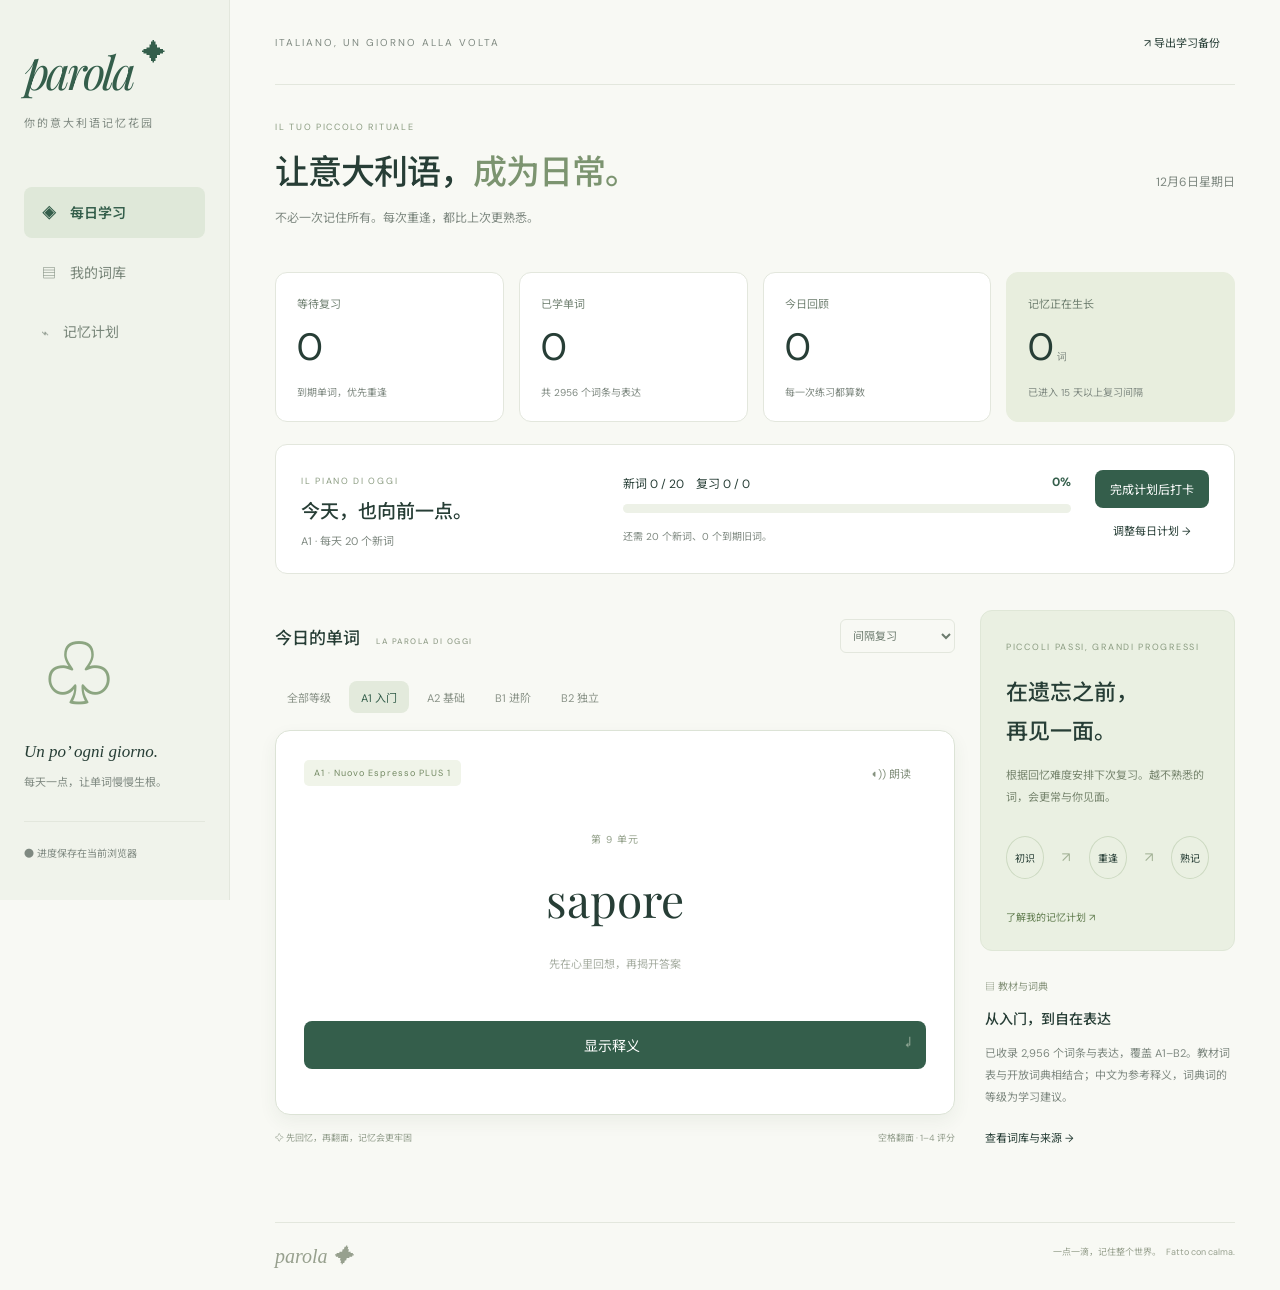
==== index.html @ 7fc60294 "Add files via upload" ====
<!doctype html><html lang="zh-CN"><meta charset="UTF-8"><meta name="viewport" content="width=device-width,initial-scale=1"><title>Parola · 意大利语记忆花园</title><meta name="description" content="A1–B2 意大利语词库，每日学习计划、间隔复习与连续打卡。"><link rel="stylesheet" href="style.css"><body>
<aside><a class="brand" href="#">p<span>arola</span><i>✦</i></a><div class="caption">你的意大利语记忆花园</div><nav><button class="active" data-view="learn">◈　每日学习</button><button data-view="library">▤　我的词库</button><button data-view="plan">⌁　记忆计划</button></nav><div class="side-bottom"><div class="plant">♧</div><strong>Un po’ ogni giorno.</strong><p>每天一点，让单词慢慢生根。</p><span class="local">● 进度保存在当前浏览器</span></div></aside>
<main><header><span>ITALIANO, UN GIORNO ALLA VOLTA</span><button id="backup">↗ 导出学习备份</button></header><section class="intro"><div><div class="eyebrow">IL TUO PICCOLO RITUALE</div><h1>让意大利语，<em>成为日常。</em></h1><p>不必一次记住所有。每次重逢，都比上次更熟悉。</p></div><div class="date" id="date"></div></section>
<div id="learn" class="view"><section class="stats"><article><span>等待复习</span><strong id="due">0</strong><small>到期单词，优先重逢</small></article><article><span>已学单词</span><strong id="seen">0</strong><small id="total">正在读取词库</small></article><article><span>今日回顾</span><strong id="today">0</strong><small>每一次练习都算数</small></article><article class="sage"><span>记忆正在生长</span><strong id="master">0<small> 词</small></strong><small>已进入 15 天以上复习间隔</small></article></section>
<section class="daily-strip" aria-label="今日学习计划"><div><span class="eyebrow">IL PIANO DI OGGI</span><h2>今天，也向前一点。</h2><p id="dailyScope"></p></div><div class="daily-progress"><div class="progress-label"><span id="dailyCounts" aria-live="polite"></span><strong id="dailyPercent"></strong></div><progress id="dailyBar" max="100" value="0" aria-label="今日计划完成进度"></progress><small id="dailyRemaining"></small></div><div class="daily-actions"><button id="checkIn" class="primary small">完成计划后打卡</button><button id="editPlan" class="text-button">调整每日计划 →</button></div></section><section class="workspace"><div><div class="section-head"><h2>今日的单词 <span>LA PAROLA DI OGGI</span></h2><select id="mode" aria-label="学习模式"><option value="smart">间隔复习</option><option value="random">全词库加权随机</option></select></div><div class="filters" id="levels"><button class="chosen" data-level="all">全部等级</button><button data-level="A1">A1 入门</button><button data-level="A2">A2 基础</button><button data-level="B1">B1 进阶</button><button data-level="B2">B2 独立</button></div><div class="card"><div class="card-top"><span id="badge" class="pill">A1 · ESPRESSO 1</span><button id="speak" title="意大利语朗读">◖)) 朗读</button></div><div class="word-area"><small id="unit">准备好开始了吗？</small><h2 id="word">Un nuovo inizio.</h2><p id="hint">先在心里回想，再揭开答案</p><div id="answer" hidden></div><button id="editMeaning" hidden>✎ 编辑参考释义</button><a id="dictLink" class="dictionary-link" target="_blank" rel="noopener" hidden>词典释义 ↗</a></div><button id="reveal" class="primary">显示释义 <span>↵</span></button><div id="ratings" hidden><p>这次记得怎么样？</p><div class="rating-grid"><button data-grade="0">忘记了<small>10 分钟</small></button><button data-grade="1">有点模糊<small>缩短间隔</small></button><button data-grade="2">记住了<small>下一阶段</small></button><button data-grade="3">很轻松<small>跳过一阶段</small></button></div></div><div id="empty" hidden></div></div><div class="card-foot"><span>✧ 先回忆，再翻面，记忆会更牢固</span><span>空格翻面 · 1–4 评分</span></div></div>
<div class="right"><article class="note"><span class="eyebrow">PICCOLI PASSI, GRANDI PROGRESSI</span><h3>在遗忘之前，<br>再见一面。</h3><p>根据回忆难度安排下次复习。越不熟悉的词，会更常与你见面。</p><div class="steps"><b>初识</b><i>↗</i><b>重逢</b><i>↗</i><b>熟记</b></div><a href="#" id="planLink">了解我的记忆计划 ↗</a></article><article class="source-note"><span>▤ 教材与词典</span><h3>从入门，到自在表达</h3><p id="sourceSummary">词库加载中。</p><button id="libraryLink">查看词库与来源 →</button></article></div></section></div>
<div id="library" class="view" hidden><div class="section-head"><h2>我的词库</h2><button id="importBtn" class="primary small">＋ 导入词表 / 恢复备份</button></div><p class="muted">A1–A2 来自 Espresso Plus 教材词表，中文为参考翻译；B1–B2 按开放词典核实词条，等级为学习建议。每个词可查看来源、编辑释义。教材词按册去重并保留最后一个单元。</p><div id="sources" class="sources"></div><p class="muted"><a href="dictionary-sources.html" target="_blank" rel="noopener">词典来源、筛选方法与许可说明 ↗</a></p><input id="search" placeholder="搜索意大利语或释义…" aria-label="搜索单词"><select id="libLevel" aria-label="词库等级"><option value="all">全部等级</option><option>A1</option><option>A2</option><option>B1</option><option>B2</option></select><p id="count" class="muted"></p><div class="table-wrap"><table><thead><tr><th>单词 / 表达</th><th>释义</th><th>等级与单元</th><th>复习状态</th></tr></thead><tbody id="rows"></tbody></table></div><button id="more" class="outline">显示更多</button></div>
<div id="plan" class="view" hidden><section class="plan-layout"><article class="plan-settings"><span class="eyebrow">UN PASSO ALLA VOLTA</span><h2>每天，背多少个单词？</h2><p class="muted">从 20 个开始，找到适合自己的节奏。</p><form id="planForm"><label for="newGoal">每日新词目标</label><div class="goal-presets"><button type="button" data-goal="10">轻量 10</button><button type="button" data-goal="20">日常 20</button><button type="button" data-goal="50">进阶 50</button></div><div class="goal-input"><input id="newGoal" type="number" min="5" max="200" step="1" required value="20"><span>个 / 天（5–200）</span></div><label for="planLevel">计划词库范围</label><select id="planLevel"><option value="A1">A1 · 入门</option><option value="A2">A2 · 基础</option><option value="B1">B1 · 进阶</option><option value="B2">B2 · 独立</option><option value="all">全部 A1–B2</option></select><p class="muted" id="planEstimate"></p><button type="submit" class="primary">保存每日计划</button><p id="planStatus" role="status" class="muted"></p></form><p class="muted">未打卡时调整立即生效；今日已打卡后，调整从明天生效。到期复习不占新词名额。新词不足目标时，以剩余数量为准。</p></article><article class="checkin-panel"><div class="streak-row"><div><span>连续打卡</span><strong id="streak">0 <small>天</small></strong></div><div><span>累计打卡</span><strong id="checkinTotal">0 <small>天</small></strong></div></div><div class="calendar-heading"><button id="prevMonth" aria-label="上个月">‹</button><h3 id="calendarTitle"></h3><button id="nextMonth" aria-label="下个月">›</button></div><div class="calendar-week"><span>一</span><span>二</span><span>三</span><span>四</span><span>五</span><span>六</span><span>日</span></div><div id="calendar" class="calendar"></div><p class="muted">● 完成打卡　○ 今天<br>按设备本地日期记录。完成今日新词与今日首次打开时已到期的旧词后，自动打卡；记录的是学习完成情况。</p></article></section><h2>让记忆有自己的节奏</h2><p class="muted">参考艾宾浩斯遗忘曲线的间隔重复策略；每个词独立记录，不是对个人遗忘概率的精确预测。</p><div class="timeline" id="timeline"></div><div class="note"><h3>两种练习方式</h3><p>间隔复习：在每日计划范围内优先复习到期词，再学习当天名额内的新词。达到新词目标后停止加入新词，后续到期的词仍可复习。</p><p>全词库加权随机：所有所选等级的词都有机会出现，不限制每日新词量；错词、到期词权重更高。计划范围内的练习也计入今日目标，超出目标可继续练。这里的频率来自复习表现，并非语料词频排名。</p><p>忘记后 10 分钟再见；模糊时缩短间隔；记住了进入下一阶段；轻松则跨一阶段。相邻卡片尽可能不重复。</p><h3>数据在你手中</h3><p>记录保存在当前设备浏览器。定期导出备份，换设备时导入即可恢复。清理浏览器数据会清除本地进度。</p></div></div>
<footer><span class="brand-mini">parola ✦</span><span>一点一滴，记住整个世界。　Fatto con calma.</span></footer></main>
<dialog id="importDialog"><h2>导入你的教材词表</h2><p>CSV 表头：word, meaning, level, unit, book, source<br>或 JSON 词条数组；等级支持 A1、A2、B1、B2。也支持本站导出的备份。</p><input type="file" id="file" accept=".csv,.json"><textarea id="paste" rows="7" placeholder="word,meaning,level,unit,book,source&#10;ciao,你好,A1,1,我的教材,"></textarea><p id="importStatus" role="status"></p><button class="primary small" id="doImport">确认导入</button><button id="closeImport">取消</button></dialog><div id="toast" role="status"></div><script src="data.js"></script><script src="dictionary.js"></script><script src="plan-core.js"></script><script src="app.js"></script></body></html>
---- style.css ----
@import url('https://fonts.googleapis.com/css2?family=DM+Sans:wght@400;500;600;700&family=Noto+Sans+SC:wght@400;500;600;700&family=Playfair+Display:ital,wght@0,500;1,500&display=swap');
:root{--ink:#273e36;--muted:#7f8981;--green:#345e4b;--bg:#f8f9f4;--line:#e3e7dd}*{box-sizing:border-box}body{margin:0;background:var(--bg);color:var(--ink);font:14px 'DM Sans','Noto Sans SC',sans-serif}button,input,select,textarea{font:inherit}button,a,select{cursor:pointer}button{border:0;background:none;color:inherit;border-radius:8px;padding:10px 15px}button:hover{filter:brightness(.94);background-color:#e9eee5}button:focus-visible,a:focus-visible{outline:3px solid #b6c9a8;outline-offset:3px}aside{position:fixed;inset:0 auto 0 0;width:230px;background:#f0f3eb;border-right:1px solid var(--line);padding:40px 24px;display:flex;flex-direction:column}.brand{font:italic 46px 'Playfair Display',Georgia,serif;color:var(--green);text-decoration:none;letter-spacing:-3px}.brand i{font:24px Georgia;margin-left:9px;vertical-align:top;letter-spacing:0}.caption{font-size:11px;color:var(--muted);margin:12px 0 48px;letter-spacing:2px}nav button{display:block;text-align:left;width:100%;padding:15px 18px;margin:9px 0;color:#788579}nav .active{background:#dfe8d9;color:#345e4b;font-weight:600}.side-bottom{margin-top:auto}.plant{font:70px Georgia;color:#8ca581;margin:20px}.side-bottom strong{font:italic 17px Georgia}.side-bottom p{font-size:11px;color:var(--muted)}.local{display:block;border-top:1px solid var(--line);padding-top:23px;margin-top:32px;font-size:10px;color:var(--muted)}main{margin-left:230px;padding:0 45px;max-width:1700px}header{height:85px;border-bottom:1px solid var(--line);display:flex;justify-content:space-between;align-items:center}header span{font-size:10px;letter-spacing:2px;color:var(--muted)}header button{font-size:11px}.intro{display:flex;justify-content:space-between;align-items:center;padding:36px 0 30px}.eyebrow{font-size:9px;letter-spacing:1.7px;color:#8a9b80}h1{font-weight:500;letter-spacing:-1px;font-size:34px;margin:12px 0}h1 em{font-style:normal;color:#7c9470}.intro p,.muted{color:var(--muted);font-size:12px;line-height:1.9}.date{font-size:12px;color:var(--muted)}.stats{display:grid;grid-template-columns:repeat(4,1fr);gap:15px}.stats article{background:#fff;border:1px solid var(--line);border-radius:12px;padding:21px}.stats article>span{font-size:11px;color:#718172}.stats strong{display:block;font:38px 'DM Sans',sans-serif;margin:10px 0}.stats small{font-size:10px;color:var(--muted)}.stats .sage{background:#e8eede;border-color:#e8eede}.workspace{display:grid;grid-template-columns:minmax(0,1fr) 255px;gap:25px;margin-top:36px}.section-head{display:flex;justify-content:space-between;align-items:center;margin-bottom:18px}h2{font-size:17px;font-weight:500}.section-head h2 span{font-size:8px;letter-spacing:1.5px;color:#94a08c;margin-left:12px}select{background:transparent;border:1px solid var(--line);border-radius:6px;color:#6c7b6e;padding:8px;font-size:11px}.filters{display:flex;gap:6px;margin-bottom:17px;flex-wrap:wrap}.filters button{font-size:11px;color:#8a9388;padding:8px 12px}.filters .chosen{background:#e3eadc;color:var(--green)}.card{min-height:385px;padding:24px 28px;background:#fff;border:1px solid #dce3d6;border-radius:15px;box-shadow:0 7px 18px #304e3510}.card-top{display:flex;justify-content:space-between;align-items:center}.pill{background:#f0f4e9;border-radius:5px;color:#738963;font-size:9px;letter-spacing:1px;padding:7px 10px}.card-top button{color:#85927f;font-size:11px}.word-area{text-align:center;min-height:230px;display:flex;flex-direction:column;align-items:center;justify-content:center;padding:20px}.word-area>small{font-size:10px;letter-spacing:1px;color:#93a08a}.word-area h2{font:46px 'Playfair Display',Georgia,serif;margin:22px 0 14px}.word-area p{font-size:11px;color:#a6ada1}#answer{font-size:20px;line-height:1.7}#answer small{font-size:11px;display:block;color:#8a9388}.primary{background:var(--green);color:white}.primary:hover{background:#406d58}.card>.primary{width:100%;padding:14px}.primary span{float:right;color:#a4b7a5}.card-foot{display:flex;justify-content:space-between;color:#929d8c;font-size:9px;margin:16px 0}.note{background:#eaf0e2;border:1px solid #dfe7d7;border-radius:12px;padding:25px}.note h3{font-weight:500;font-size:22px;line-height:1.8;margin:19px 0 12px}.note p{font-size:11px;line-height:2;color:#77856e}.steps{display:flex;align-items:center;justify-content:space-between;margin:28px 0}.steps b{border:1px solid #cddac2;border-radius:50%;padding:13px 8px;font-size:10px;font-weight:400}.steps i{color:#a3b297}.note a{font-size:10px;color:#627d50;text-decoration:none}.source-note{padding:25px 5px}.source-note>span{font-size:10px;color:#87947c}.source-note h3{font-size:14px;font-weight:500}.source-note p{font-size:11px;line-height:2;color:var(--muted)}.source-note button{font-size:11px;padding-left:0}footer{display:flex;justify-content:space-between;border-top:1px solid var(--line);margin-top:42px;padding:22px 0;color:#97a08e;font-size:9px}.brand-mini{font:italic 20px Georgia}.rating-grid{display:grid;grid-template-columns:repeat(4,1fr);gap:6px}.rating-grid button{background:#edf2e7;padding:12px 4px;font-size:12px}.rating-grid button:first-child{background:#f8ece6;color:#a56f55}.rating-grid small{display:block;margin-top:6px;font-size:9px;color:#89917d}#ratings>p{text-align:center;font-size:11px;color:var(--muted)}[hidden]{display:none!important}.view{min-height:450px}#search{width:65%;margin:20px 10px 5px 0;padding:13px;border:1px solid var(--line);border-radius:8px;background:white}.sources{display:grid;grid-template-columns:repeat(2,1fr);gap:10px}.sources article{background:#fff;border:1px solid var(--line);padding:17px;border-radius:8px;font-size:12px;line-height:1.9}.sources a{color:var(--green);font-size:10px}.table-wrap{overflow:auto}table{width:100%;border-collapse:collapse;text-align:left;font-size:12px}th,td{padding:15px;border-bottom:1px solid var(--line)}th{color:#8b9781;font-weight:400}td:first-child{font-size:15px}td small{display:block;color:var(--muted);font-size:10px}.outline{border:1px solid var(--line);margin-top:15px}.small{font-size:12px}.timeline{display:flex;flex-wrap:wrap;gap:15px;margin:30px 0}.timeline span{padding:18px;background:white;border:1px solid var(--line);border-radius:10px}dialog{max-width:620px;width:90%;border:1px solid var(--line);border-radius:14px;padding:30px;background:var(--bg);color:var(--ink)}dialog::backdrop{background:#243d3455}dialog p{font-size:12px;line-height:1.9;color:var(--muted)}textarea{width:100%;margin:16px 0;border:1px solid var(--line);padding:12px;border-radius:8px}#toast{position:fixed;bottom:25px;left:50%;transform:translateX(-50%);background:var(--ink);color:#fff;padding:12px 22px;border-radius:8px;display:none;z-index:9}@media(min-width:1450px){main{padding:0 65px}.workspace{grid-template-columns:minmax(0,1fr) 300px}.card{min-height:430px}.word-area{min-height:275px}}@media(max-width:1100px){aside{width:190px;padding:32px 18px}main{margin-left:190px;padding:0 25px}.workspace{grid-template-columns:1fr}.right{display:grid;grid-template-columns:1fr 1fr;gap:20px}.note h3 br{display:none}.stats article{padding:15px}.date{display:none}}@media(max-width:650px){aside{position:static;width:100%;height:auto;padding:15px 20px;display:block}.brand{font-size:32px}.caption,.side-bottom{display:none}nav{display:flex;float:right}nav button{width:auto;font-size:11px;padding:8px;margin:0}.brand i{font-size:16px}main{margin:0;padding:0 18px}header{height:56px}header span{font-size:7px;letter-spacing:1px}header button{font-size:10px;padding:5px}.intro{padding:25px 0}h1{font-size:27px}.intro p{font-size:10px}.stats{grid-template-columns:repeat(2,1fr);gap:10px}.stats strong{font-size:30px}.workspace{margin-top:20px}.section-head h2 span{display:none}.card{padding:18px}.word-area{padding:15px 0}.word-area h2{font-size:38px}.card-foot{font-size:8px;gap:15px}.right{grid-template-columns:1fr}.source-note{padding:10px}.sources{grid-template-columns:1fr}footer{font-size:8px;gap:15px}.section-head{gap:10px}}
.daily-strip{display:grid;grid-template-columns:1fr 1.5fr auto;gap:24px;align-items:center;padding:25px;margin-top:22px;background:#fff;border:1px solid var(--line);border-radius:12px}.daily-strip h2{margin:8px 0;font-size:19px}.daily-strip p{font-size:11px;color:var(--muted);margin:0}.progress-label{display:flex;justify-content:space-between;font-size:12px;gap:10px}.progress-label strong{color:var(--green)}progress{width:100%;height:9px;border:0;border-radius:8px;overflow:hidden;margin:12px 0;background:#edf1e7}progress::-webkit-progress-bar{background:#edf1e7}progress::-webkit-progress-value{background:#86a174;border-radius:8px}progress::-moz-progress-bar{background:#86a174}.daily-progress small{color:var(--muted);font-size:10px}.daily-actions{display:flex;flex-direction:column;gap:4px}.text-button{font-size:11px}button:disabled{cursor:default;opacity:.55}.plan-layout{display:grid;grid-template-columns:1fr 1fr;gap:24px;margin:10px 0 40px}.plan-settings,.checkin-panel{border:1px solid var(--line);border-radius:12px;background:white;padding:26px}.plan-settings h2{font-size:23px}#planForm label{display:block;margin:24px 0 10px;font-size:12px}.goal-presets{display:flex;gap:8px}.goal-presets button{border:1px solid var(--line);font-size:12px}.goal-presets .selected{background:#e2ebd9;border-color:#97ac87}.goal-input{display:flex;align-items:center;gap:12px;margin-top:12px}.goal-input input{width:90px;padding:12px;border:1px solid #becdb4;border-radius:8px;font-size:20px;color:var(--green)}.goal-input span{font-size:11px;color:var(--muted)}#planLevel{font-size:13px;padding:12px;width:100%}.streak-row{display:flex;gap:40px;padding:5px 0 20px;border-bottom:1px solid var(--line)}.streak-row span{font-size:11px;color:var(--muted)}.streak-row strong{font:36px 'DM Sans',sans-serif;display:block;margin-top:12px}.streak-row strong small{font-size:12px}.calendar-heading{display:flex;align-items:center;justify-content:space-between;margin:18px 0 12px}.calendar-heading h3{font-size:14px;font-weight:500}.calendar-heading button{font-size:22px}.calendar,.calendar-week{display:grid;grid-template-columns:repeat(7,1fr);gap:6px;text-align:center}.calendar-week span{font-size:10px;color:var(--muted);padding:7px}.calendar>span{display:grid;place-items:center;aspect-ratio:1;border-radius:50%;font-size:12px;max-width:40px;width:100%;justify-self:center}.calendar .checked{background:var(--green);color:white}.calendar .is-today{outline:1px solid #78916a;outline-offset:1px}.calendar .future{color:#c3c9bf}.dictionary-link{font-size:10px;color:#6e8661;margin:8px 0}.card-top .pill{max-width:75%;overflow-wrap:anywhere}.source-link{font-size:10px;color:#6e8661}#planStatus{min-height:24px}#planEstimate{min-height:42px}@media(max-width:1100px){.daily-strip{grid-template-columns:1fr 1.6fr}.daily-actions{grid-column:1/-1;flex-direction:row;justify-content:flex-end}.plan-layout{grid-template-columns:1fr}}@media(max-width:650px){.daily-strip{grid-template-columns:1fr;padding:20px;gap:16px}.daily-actions{grid-column:auto;justify-content:space-between}.plan-settings,.checkin-panel{padding:20px}.goal-presets{flex-wrap:wrap}.daily-strip h2{font-size:17px}}
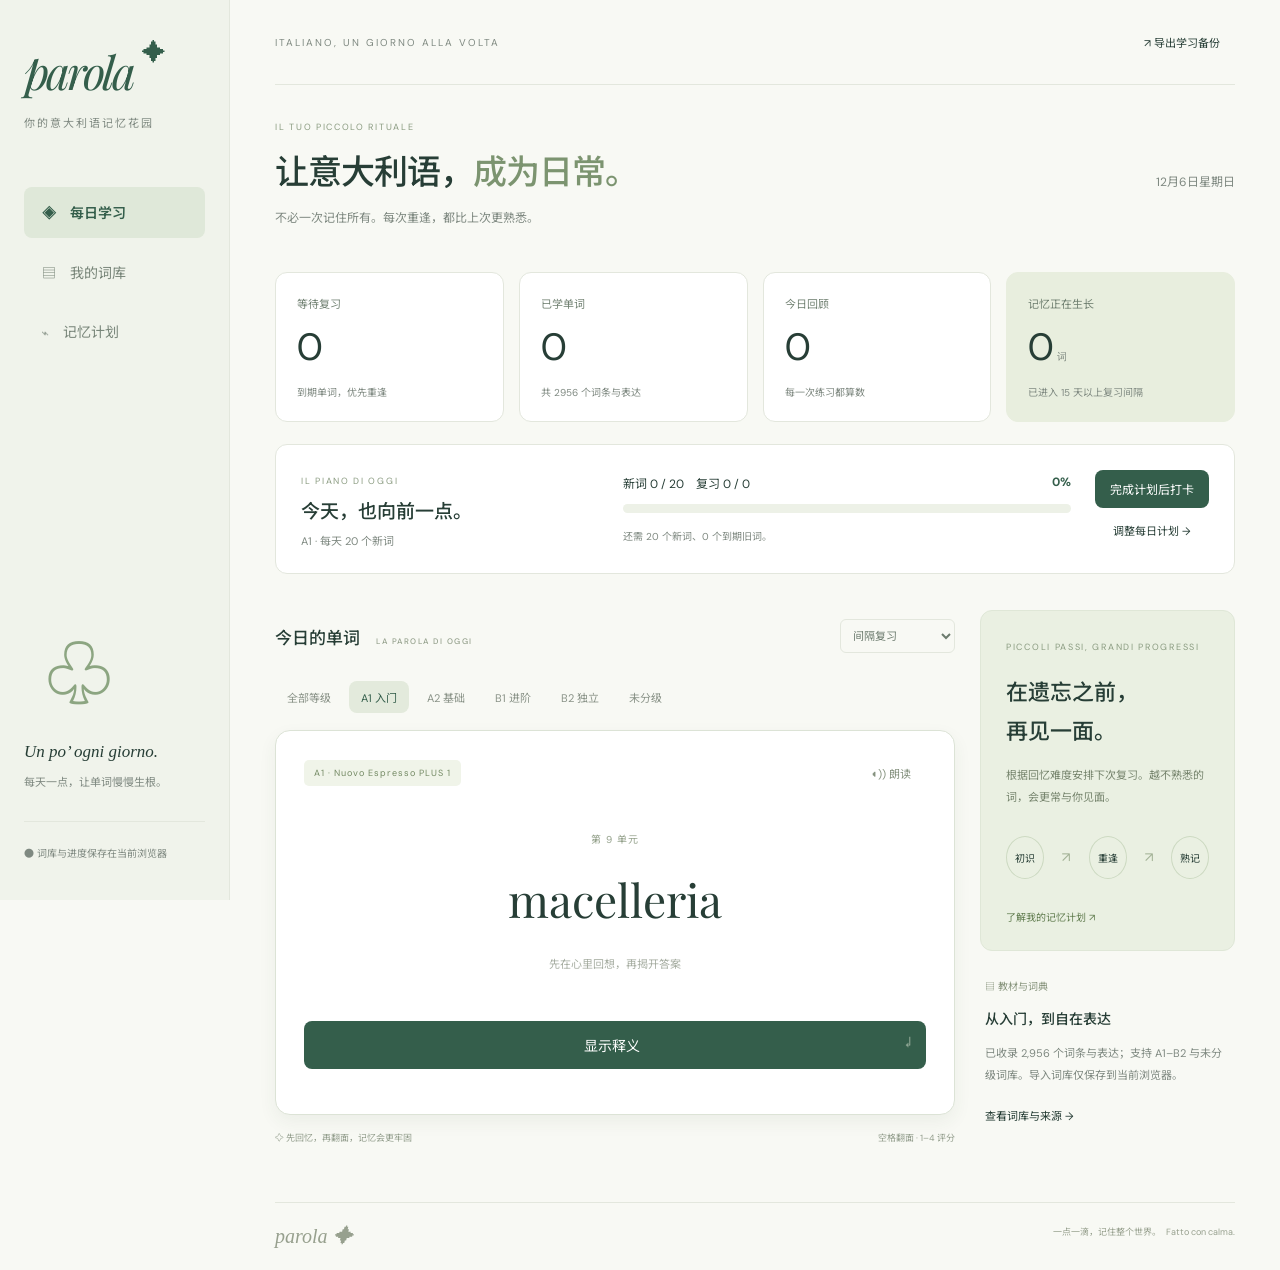
==== commit 956b2f6b: "Add files via upload" ====
--- a/index.html
+++ b/index.html
@@ -1,10 +1,10 @@
-<!doctype html><html lang="zh-CN"><meta charset="UTF-8"><meta name="viewport" content="width=device-width,initial-scale=1"><title>Parola · 意大利语记忆花园</title><meta name="description" content="A1–B2 意大利语词库，每日学习计划、间隔复习与连续打卡。"><link rel="stylesheet" href="style.css"><body>
-<aside><a class="brand" href="#">p<span>arola</span><i>✦</i></a><div class="caption">你的意大利语记忆花园</div><nav><button class="active" data-view="learn">◈　每日学习</button><button data-view="library">▤　我的词库</button><button data-view="plan">⌁　记忆计划</button></nav><div class="side-bottom"><div class="plant">♧</div><strong>Un po’ ogni giorno.</strong><p>每天一点，让单词慢慢生根。</p><span class="local">● 进度保存在当前浏览器</span></div></aside>
+<!doctype html><html lang="zh-CN"><meta charset="UTF-8"><meta name="viewport" content="width=device-width,initial-scale=1"><title>Parola · 意大利语记忆花园</title><meta name="description" content="A1–B2 意大利语词库，每日学习计划、间隔复习与连续打卡。"><link rel="stylesheet" href="style.css"><body><div id="storageStatus" role="status" aria-live="polite">正在读取本地词库…</div>
+<aside><a class="brand" href="#">p<span>arola</span><i>✦</i></a><div class="caption">你的意大利语记忆花园</div><nav><button class="active" data-view="learn">◈　每日学习</button><button data-view="library">▤　我的词库</button><button data-view="plan">⌁　记忆计划</button></nav><div class="side-bottom"><div class="plant">♧</div><strong>Un po’ ogni giorno.</strong><p>每天一点，让单词慢慢生根。</p><span class="local">● 词库与进度保存在当前浏览器</span></div></aside>
 <main><header><span>ITALIANO, UN GIORNO ALLA VOLTA</span><button id="backup">↗ 导出学习备份</button></header><section class="intro"><div><div class="eyebrow">IL TUO PICCOLO RITUALE</div><h1>让意大利语，<em>成为日常。</em></h1><p>不必一次记住所有。每次重逢，都比上次更熟悉。</p></div><div class="date" id="date"></div></section>
 <div id="learn" class="view"><section class="stats"><article><span>等待复习</span><strong id="due">0</strong><small>到期单词，优先重逢</small></article><article><span>已学单词</span><strong id="seen">0</strong><small id="total">正在读取词库</small></article><article><span>今日回顾</span><strong id="today">0</strong><small>每一次练习都算数</small></article><article class="sage"><span>记忆正在生长</span><strong id="master">0<small> 词</small></strong><small>已进入 15 天以上复习间隔</small></article></section>
-<section class="daily-strip" aria-label="今日学习计划"><div><span class="eyebrow">IL PIANO DI OGGI</span><h2>今天，也向前一点。</h2><p id="dailyScope"></p></div><div class="daily-progress"><div class="progress-label"><span id="dailyCounts" aria-live="polite"></span><strong id="dailyPercent"></strong></div><progress id="dailyBar" max="100" value="0" aria-label="今日计划完成进度"></progress><small id="dailyRemaining"></small></div><div class="daily-actions"><button id="checkIn" class="primary small">完成计划后打卡</button><button id="editPlan" class="text-button">调整每日计划 →</button></div></section><section class="workspace"><div><div class="section-head"><h2>今日的单词 <span>LA PAROLA DI OGGI</span></h2><select id="mode" aria-label="学习模式"><option value="smart">间隔复习</option><option value="random">全词库加权随机</option></select></div><div class="filters" id="levels"><button class="chosen" data-level="all">全部等级</button><button data-level="A1">A1 入门</button><button data-level="A2">A2 基础</button><button data-level="B1">B1 进阶</button><button data-level="B2">B2 独立</button></div><div class="card"><div class="card-top"><span id="badge" class="pill">A1 · ESPRESSO 1</span><button id="speak" title="意大利语朗读">◖)) 朗读</button></div><div class="word-area"><small id="unit">准备好开始了吗？</small><h2 id="word">Un nuovo inizio.</h2><p id="hint">先在心里回想，再揭开答案</p><div id="answer" hidden></div><button id="editMeaning" hidden>✎ 编辑参考释义</button><a id="dictLink" class="dictionary-link" target="_blank" rel="noopener" hidden>词典释义 ↗</a></div><button id="reveal" class="primary">显示释义 <span>↵</span></button><div id="ratings" hidden><p>这次记得怎么样？</p><div class="rating-grid"><button data-grade="0">忘记了<small>10 分钟</small></button><button data-grade="1">有点模糊<small>缩短间隔</small></button><button data-grade="2">记住了<small>下一阶段</small></button><button data-grade="3">很轻松<small>跳过一阶段</small></button></div></div><div id="empty" hidden></div></div><div class="card-foot"><span>✧ 先回忆，再翻面，记忆会更牢固</span><span>空格翻面 · 1–4 评分</span></div></div>
+<section class="daily-strip" aria-label="今日学习计划"><div><span class="eyebrow">IL PIANO DI OGGI</span><h2>今天，也向前一点。</h2><p id="dailyScope"></p></div><div class="daily-progress"><div class="progress-label"><span id="dailyCounts" aria-live="polite"></span><strong id="dailyPercent"></strong></div><progress id="dailyBar" max="100" value="0" aria-label="今日计划完成进度"></progress><small id="dailyRemaining"></small></div><div class="daily-actions"><button id="checkIn" class="primary small">完成计划后打卡</button><button id="editPlan" class="text-button">调整每日计划 →</button></div></section><section class="workspace"><div><div class="section-head"><h2>今日的单词 <span>LA PAROLA DI OGGI</span></h2><select id="mode" aria-label="学习模式"><option value="smart">间隔复习</option><option value="random">全词库加权随机</option></select></div><div class="filters" id="levels"><button class="chosen" data-level="all">全部等级</button><button data-level="A1">A1 入门</button><button data-level="A2">A2 基础</button><button data-level="B1">B1 进阶</button><button data-level="B2">B2 独立</button><button data-level="ungraded">未分级</button></div><div class="card"><div class="card-top"><span id="badge" class="pill">A1 · ESPRESSO 1</span><button id="speak" title="意大利语朗读">◖)) 朗读</button></div><div class="word-area"><small id="unit">准备好开始了吗？</small><h2 id="word">Un nuovo inizio.</h2><p id="hint">先在心里回想，再揭开答案</p><div id="answer" hidden></div><button id="editMeaning" hidden>✎ 编辑参考释义</button><a id="dictLink" class="dictionary-link" target="_blank" rel="noopener" hidden>词典释义 ↗</a></div><button id="reveal" class="primary">显示释义 <span>↵</span></button><div id="ratings" hidden><p>这次记得怎么样？</p><div class="rating-grid"><button data-grade="0">忘记了<small>10 分钟</small></button><button data-grade="1">有点模糊<small>缩短间隔</small></button><button data-grade="2">记住了<small>下一阶段</small></button><button data-grade="3">很轻松<small>跳过一阶段</small></button></div></div><div id="empty" hidden></div></div><div class="card-foot"><span>✧ 先回忆，再翻面，记忆会更牢固</span><span>空格翻面 · 1–4 评分</span></div></div>
 <div class="right"><article class="note"><span class="eyebrow">PICCOLI PASSI, GRANDI PROGRESSI</span><h3>在遗忘之前，<br>再见一面。</h3><p>根据回忆难度安排下次复习。越不熟悉的词，会更常与你见面。</p><div class="steps"><b>初识</b><i>↗</i><b>重逢</b><i>↗</i><b>熟记</b></div><a href="#" id="planLink">了解我的记忆计划 ↗</a></article><article class="source-note"><span>▤ 教材与词典</span><h3>从入门，到自在表达</h3><p id="sourceSummary">词库加载中。</p><button id="libraryLink">查看词库与来源 →</button></article></div></section></div>
-<div id="library" class="view" hidden><div class="section-head"><h2>我的词库</h2><button id="importBtn" class="primary small">＋ 导入词表 / 恢复备份</button></div><p class="muted">A1–A2 来自 Espresso Plus 教材词表，中文为参考翻译；B1–B2 按开放词典核实词条，等级为学习建议。每个词可查看来源、编辑释义。教材词按册去重并保留最后一个单元。</p><div id="sources" class="sources"></div><p class="muted"><a href="dictionary-sources.html" target="_blank" rel="noopener">词典来源、筛选方法与许可说明 ↗</a></p><input id="search" placeholder="搜索意大利语或释义…" aria-label="搜索单词"><select id="libLevel" aria-label="词库等级"><option value="all">全部等级</option><option>A1</option><option>A2</option><option>B1</option><option>B2</option></select><p id="count" class="muted"></p><div class="table-wrap"><table><thead><tr><th>单词 / 表达</th><th>释义</th><th>等级与单元</th><th>复习状态</th></tr></thead><tbody id="rows"></tbody></table></div><button id="more" class="outline">显示更多</button></div>
-<div id="plan" class="view" hidden><section class="plan-layout"><article class="plan-settings"><span class="eyebrow">UN PASSO ALLA VOLTA</span><h2>每天，背多少个单词？</h2><p class="muted">从 20 个开始，找到适合自己的节奏。</p><form id="planForm"><label for="newGoal">每日新词目标</label><div class="goal-presets"><button type="button" data-goal="10">轻量 10</button><button type="button" data-goal="20">日常 20</button><button type="button" data-goal="50">进阶 50</button></div><div class="goal-input"><input id="newGoal" type="number" min="5" max="200" step="1" required value="20"><span>个 / 天（5–200）</span></div><label for="planLevel">计划词库范围</label><select id="planLevel"><option value="A1">A1 · 入门</option><option value="A2">A2 · 基础</option><option value="B1">B1 · 进阶</option><option value="B2">B2 · 独立</option><option value="all">全部 A1–B2</option></select><p class="muted" id="planEstimate"></p><button type="submit" class="primary">保存每日计划</button><p id="planStatus" role="status" class="muted"></p></form><p class="muted">未打卡时调整立即生效；今日已打卡后，调整从明天生效。到期复习不占新词名额。新词不足目标时，以剩余数量为准。</p></article><article class="checkin-panel"><div class="streak-row"><div><span>连续打卡</span><strong id="streak">0 <small>天</small></strong></div><div><span>累计打卡</span><strong id="checkinTotal">0 <small>天</small></strong></div></div><div class="calendar-heading"><button id="prevMonth" aria-label="上个月">‹</button><h3 id="calendarTitle"></h3><button id="nextMonth" aria-label="下个月">›</button></div><div class="calendar-week"><span>一</span><span>二</span><span>三</span><span>四</span><span>五</span><span>六</span><span>日</span></div><div id="calendar" class="calendar"></div><p class="muted">● 完成打卡　○ 今天<br>按设备本地日期记录。完成今日新词与今日首次打开时已到期的旧词后，自动打卡；记录的是学习完成情况。</p></article></section><h2>让记忆有自己的节奏</h2><p class="muted">参考艾宾浩斯遗忘曲线的间隔重复策略；每个词独立记录，不是对个人遗忘概率的精确预测。</p><div class="timeline" id="timeline"></div><div class="note"><h3>两种练习方式</h3><p>间隔复习：在每日计划范围内优先复习到期词，再学习当天名额内的新词。达到新词目标后停止加入新词，后续到期的词仍可复习。</p><p>全词库加权随机：所有所选等级的词都有机会出现，不限制每日新词量；错词、到期词权重更高。计划范围内的练习也计入今日目标，超出目标可继续练。这里的频率来自复习表现，并非语料词频排名。</p><p>忘记后 10 分钟再见；模糊时缩短间隔；记住了进入下一阶段；轻松则跨一阶段。相邻卡片尽可能不重复。</p><h3>数据在你手中</h3><p>记录保存在当前设备浏览器。定期导出备份，换设备时导入即可恢复。清理浏览器数据会清除本地进度。</p></div></div>
+<div id="library" class="view" hidden><div class="section-head"><h2>我的词库</h2><button id="importBtn" class="primary small">＋ 导入词表 / 恢复备份</button></div><p class="muted">A1–A2 来自 Espresso Plus 教材词表，中文为参考翻译；B1–B2 按开放词典核实词条，等级为学习建议。每个词可查看来源、编辑释义。教材词按册去重并保留最后一个单元。</p><div id="sources" class="sources"></div><p class="muted"><a href="dictionary-sources.html" target="_blank" rel="noopener">词典来源、筛选方法与许可说明 ↗</a></p><input id="search" placeholder="搜索意大利语或释义…" aria-label="搜索单词"><select id="libLevel" aria-label="词库等级"><option value="all">全部等级</option><option>A1</option><option>A2</option><option>B1</option><option>B2</option><option value="ungraded">未分级</option></select><p id="count" class="muted"></p><div class="table-wrap"><table><thead><tr><th>单词 / 表达</th><th>释义</th><th>等级与单元</th><th>复习状态</th></tr></thead><tbody id="rows"></tbody></table></div><button id="more" class="outline">显示更多</button></div>
+<div id="plan" class="view" hidden><section class="plan-layout"><article class="plan-settings"><span class="eyebrow">UN PASSO ALLA VOLTA</span><h2>每天，背多少个单词？</h2><p class="muted">从 20 个开始，找到适合自己的节奏。</p><form id="planForm"><label for="newGoal">每日新词目标</label><div class="goal-presets"><button type="button" data-goal="10">轻量 10</button><button type="button" data-goal="20">日常 20</button><button type="button" data-goal="50">进阶 50</button></div><div class="goal-input"><input id="newGoal" type="number" min="5" max="200" step="1" required value="20"><span>个 / 天（5–200）</span></div><label for="planLevel">计划词库范围</label><select id="planLevel"><option value="A1">A1 · 入门</option><option value="A2">A2 · 基础</option><option value="B1">B1 · 进阶</option><option value="B2">B2 · 独立</option><option value="ungraded">未分级 · 导入词典</option><option value="all">全部等级（含未分级）</option></select><p class="muted" id="planEstimate"></p><button type="submit" class="primary">保存每日计划</button><p id="planStatus" role="status" class="muted"></p></form><p class="muted">未打卡时调整立即生效；今日已打卡后，调整从明天生效。到期复习不占新词名额。新词不足目标时，以剩余数量为准。</p></article><article class="checkin-panel"><div class="streak-row"><div><span>连续打卡</span><strong id="streak">0 <small>天</small></strong></div><div><span>累计打卡</span><strong id="checkinTotal">0 <small>天</small></strong></div></div><div class="calendar-heading"><button id="prevMonth" aria-label="上个月">‹</button><h3 id="calendarTitle"></h3><button id="nextMonth" aria-label="下个月">›</button></div><div class="calendar-week"><span>一</span><span>二</span><span>三</span><span>四</span><span>五</span><span>六</span><span>日</span></div><div id="calendar" class="calendar"></div><p class="muted">● 完成打卡　○ 今天<br>按设备本地日期记录。完成今日新词与今日首次打开时已到期的旧词后，自动打卡；记录的是学习完成情况。</p></article></section><h2>让记忆有自己的节奏</h2><p class="muted">参考艾宾浩斯遗忘曲线的间隔重复策略；每个词独立记录，不是对个人遗忘概率的精确预测。</p><div class="timeline" id="timeline"></div><div class="note"><h3>两种练习方式</h3><p>间隔复习：在每日计划范围内优先复习到期词，再学习当天名额内的新词。达到新词目标后停止加入新词，后续到期的词仍可复习。</p><p>全词库加权随机：所有所选等级的词都有机会出现，不限制每日新词量；错词、到期词权重更高。计划范围内的练习也计入今日目标，超出目标可继续练。这里的频率来自复习表现，并非语料词频排名。</p><p>忘记后 10 分钟再见；模糊时缩短间隔；记住了进入下一阶段；轻松则跨一阶段。相邻卡片尽可能不重复。</p><h3>数据在你手中</h3><p>记录保存在当前设备浏览器。定期导出备份，换设备时导入即可恢复。清理浏览器数据会清除本地进度。</p></div></div>
 <footer><span class="brand-mini">parola ✦</span><span>一点一滴，记住整个世界。　Fatto con calma.</span></footer></main>
-<dialog id="importDialog"><h2>导入你的教材词表</h2><p>CSV 表头：word, meaning, level, unit, book, source<br>或 JSON 词条数组；等级支持 A1、A2、B1、B2。也支持本站导出的备份。</p><input type="file" id="file" accept=".csv,.json"><textarea id="paste" rows="7" placeholder="word,meaning,level,unit,book,source&#10;ciao,你好,A1,1,我的教材,"></textarea><p id="importStatus" role="status"></p><button class="primary small" id="doImport">确认导入</button><button id="closeImport">取消</button></dialog><div id="toast" role="status"></div><script src="data.js"></script><script src="dictionary.js"></script><script src="plan-core.js"></script><script src="app.js"></script></body></html>
+<dialog id="importDialog"><h2>导入你的教材词表</h2><p>CSV 表头：word, meaning, level, unit, book, source<br>或 JSON 词条数组；等级支持 A1、A2、B1、B2、ungraded（未分级）。普通词表每批最多 30,000 条 / 20 MB；本站完整备份最多 500,000 条 / 256 MB。MDX 请先转换为 JSON，长释义会完整保留。</p><input type="file" id="file" accept=".csv,.json"><textarea id="paste" rows="7" placeholder="word,meaning,level,unit,book,source&#10;ciao,你好,A1,1,我的教材,"></textarea><p id="importStatus" role="status"></p><button class="primary small" id="doImport">确认导入</button><button id="closeImport">取消</button></dialog><div id="toast" role="status"></div><script src="data.js"></script><script src="dictionary.js"></script><script src="plan-core.js"></script><script src="storage.js"></script><script src="app.js"></script></body></html>
--- a/style.css
+++ b/style.css
@@ -1,3 +1,5 @@
 @import url('https://fonts.googleapis.com/css2?family=DM+Sans:wght@400;500;600;700&family=Noto+Sans+SC:wght@400;500;600;700&family=Playfair+Display:ital,wght@0,500;1,500&display=swap');
 :root{--ink:#273e36;--muted:#7f8981;--green:#345e4b;--bg:#f8f9f4;--line:#e3e7dd}*{box-sizing:border-box}body{margin:0;background:var(--bg);color:var(--ink);font:14px 'DM Sans','Noto Sans SC',sans-serif}button,input,select,textarea{font:inherit}button,a,select{cursor:pointer}button{border:0;background:none;color:inherit;border-radius:8px;padding:10px 15px}button:hover{filter:brightness(.94);background-color:#e9eee5}button:focus-visible,a:focus-visible{outline:3px solid #b6c9a8;outline-offset:3px}aside{position:fixed;inset:0 auto 0 0;width:230px;background:#f0f3eb;border-right:1px solid var(--line);padding:40px 24px;display:flex;flex-direction:column}.brand{font:italic 46px 'Playfair Display',Georgia,serif;color:var(--green);text-decoration:none;letter-spacing:-3px}.brand i{font:24px Georgia;margin-left:9px;vertical-align:top;letter-spacing:0}.caption{font-size:11px;color:var(--muted);margin:12px 0 48px;letter-spacing:2px}nav button{display:block;text-align:left;width:100%;padding:15px 18px;margin:9px 0;color:#788579}nav .active{background:#dfe8d9;color:#345e4b;font-weight:600}.side-bottom{margin-top:auto}.plant{font:70px Georgia;color:#8ca581;margin:20px}.side-bottom strong{font:italic 17px Georgia}.side-bottom p{font-size:11px;color:var(--muted)}.local{display:block;border-top:1px solid var(--line);padding-top:23px;margin-top:32px;font-size:10px;color:var(--muted)}main{margin-left:230px;padding:0 45px;max-width:1700px}header{height:85px;border-bottom:1px solid var(--line);display:flex;justify-content:space-between;align-items:center}header span{font-size:10px;letter-spacing:2px;color:var(--muted)}header button{font-size:11px}.intro{display:flex;justify-content:space-between;align-items:center;padding:36px 0 30px}.eyebrow{font-size:9px;letter-spacing:1.7px;color:#8a9b80}h1{font-weight:500;letter-spacing:-1px;font-size:34px;margin:12px 0}h1 em{font-style:normal;color:#7c9470}.intro p,.muted{color:var(--muted);font-size:12px;line-height:1.9}.date{font-size:12px;color:var(--muted)}.stats{display:grid;grid-template-columns:repeat(4,1fr);gap:15px}.stats article{background:#fff;border:1px solid var(--line);border-radius:12px;padding:21px}.stats article>span{font-size:11px;color:#718172}.stats strong{display:block;font:38px 'DM Sans',sans-serif;margin:10px 0}.stats small{font-size:10px;color:var(--muted)}.stats .sage{background:#e8eede;border-color:#e8eede}.workspace{display:grid;grid-template-columns:minmax(0,1fr) 255px;gap:25px;margin-top:36px}.section-head{display:flex;justify-content:space-between;align-items:center;margin-bottom:18px}h2{font-size:17px;font-weight:500}.section-head h2 span{font-size:8px;letter-spacing:1.5px;color:#94a08c;margin-left:12px}select{background:transparent;border:1px solid var(--line);border-radius:6px;color:#6c7b6e;padding:8px;font-size:11px}.filters{display:flex;gap:6px;margin-bottom:17px;flex-wrap:wrap}.filters button{font-size:11px;color:#8a9388;padding:8px 12px}.filters .chosen{background:#e3eadc;color:var(--green)}.card{min-height:385px;padding:24px 28px;background:#fff;border:1px solid #dce3d6;border-radius:15px;box-shadow:0 7px 18px #304e3510}.card-top{display:flex;justify-content:space-between;align-items:center}.pill{background:#f0f4e9;border-radius:5px;color:#738963;font-size:9px;letter-spacing:1px;padding:7px 10px}.card-top button{color:#85927f;font-size:11px}.word-area{text-align:center;min-height:230px;display:flex;flex-direction:column;align-items:center;justify-content:center;padding:20px}.word-area>small{font-size:10px;letter-spacing:1px;color:#93a08a}.word-area h2{font:46px 'Playfair Display',Georgia,serif;margin:22px 0 14px}.word-area p{font-size:11px;color:#a6ada1}#answer{font-size:20px;line-height:1.7}#answer small{font-size:11px;display:block;color:#8a9388}.primary{background:var(--green);color:white}.primary:hover{background:#406d58}.card>.primary{width:100%;padding:14px}.primary span{float:right;color:#a4b7a5}.card-foot{display:flex;justify-content:space-between;color:#929d8c;font-size:9px;margin:16px 0}.note{background:#eaf0e2;border:1px solid #dfe7d7;border-radius:12px;padding:25px}.note h3{font-weight:500;font-size:22px;line-height:1.8;margin:19px 0 12px}.note p{font-size:11px;line-height:2;color:#77856e}.steps{display:flex;align-items:center;justify-content:space-between;margin:28px 0}.steps b{border:1px solid #cddac2;border-radius:50%;padding:13px 8px;font-size:10px;font-weight:400}.steps i{color:#a3b297}.note a{font-size:10px;color:#627d50;text-decoration:none}.source-note{padding:25px 5px}.source-note>span{font-size:10px;color:#87947c}.source-note h3{font-size:14px;font-weight:500}.source-note p{font-size:11px;line-height:2;color:var(--muted)}.source-note button{font-size:11px;padding-left:0}footer{display:flex;justify-content:space-between;border-top:1px solid var(--line);margin-top:42px;padding:22px 0;color:#97a08e;font-size:9px}.brand-mini{font:italic 20px Georgia}.rating-grid{display:grid;grid-template-columns:repeat(4,1fr);gap:6px}.rating-grid button{background:#edf2e7;padding:12px 4px;font-size:12px}.rating-grid button:first-child{background:#f8ece6;color:#a56f55}.rating-grid small{display:block;margin-top:6px;font-size:9px;color:#89917d}#ratings>p{text-align:center;font-size:11px;color:var(--muted)}[hidden]{display:none!important}.view{min-height:450px}#search{width:65%;margin:20px 10px 5px 0;padding:13px;border:1px solid var(--line);border-radius:8px;background:white}.sources{display:grid;grid-template-columns:repeat(2,1fr);gap:10px}.sources article{background:#fff;border:1px solid var(--line);padding:17px;border-radius:8px;font-size:12px;line-height:1.9}.sources a{color:var(--green);font-size:10px}.table-wrap{overflow:auto}table{width:100%;border-collapse:collapse;text-align:left;font-size:12px}th,td{padding:15px;border-bottom:1px solid var(--line)}th{color:#8b9781;font-weight:400}td:first-child{font-size:15px}td small{display:block;color:var(--muted);font-size:10px}.outline{border:1px solid var(--line);margin-top:15px}.small{font-size:12px}.timeline{display:flex;flex-wrap:wrap;gap:15px;margin:30px 0}.timeline span{padding:18px;background:white;border:1px solid var(--line);border-radius:10px}dialog{max-width:620px;width:90%;border:1px solid var(--line);border-radius:14px;padding:30px;background:var(--bg);color:var(--ink)}dialog::backdrop{background:#243d3455}dialog p{font-size:12px;line-height:1.9;color:var(--muted)}textarea{width:100%;margin:16px 0;border:1px solid var(--line);padding:12px;border-radius:8px}#toast{position:fixed;bottom:25px;left:50%;transform:translateX(-50%);background:var(--ink);color:#fff;padding:12px 22px;border-radius:8px;display:none;z-index:9}@media(min-width:1450px){main{padding:0 65px}.workspace{grid-template-columns:minmax(0,1fr) 300px}.card{min-height:430px}.word-area{min-height:275px}}@media(max-width:1100px){aside{width:190px;padding:32px 18px}main{margin-left:190px;padding:0 25px}.workspace{grid-template-columns:1fr}.right{display:grid;grid-template-columns:1fr 1fr;gap:20px}.note h3 br{display:none}.stats article{padding:15px}.date{display:none}}@media(max-width:650px){aside{position:static;width:100%;height:auto;padding:15px 20px;display:block}.brand{font-size:32px}.caption,.side-bottom{display:none}nav{display:flex;float:right}nav button{width:auto;font-size:11px;padding:8px;margin:0}.brand i{font-size:16px}main{margin:0;padding:0 18px}header{height:56px}header span{font-size:7px;letter-spacing:1px}header button{font-size:10px;padding:5px}.intro{padding:25px 0}h1{font-size:27px}.intro p{font-size:10px}.stats{grid-template-columns:repeat(2,1fr);gap:10px}.stats strong{font-size:30px}.workspace{margin-top:20px}.section-head h2 span{display:none}.card{padding:18px}.word-area{padding:15px 0}.word-area h2{font-size:38px}.card-foot{font-size:8px;gap:15px}.right{grid-template-columns:1fr}.source-note{padding:10px}.sources{grid-template-columns:1fr}footer{font-size:8px;gap:15px}.section-head{gap:10px}}
 .daily-strip{display:grid;grid-template-columns:1fr 1.5fr auto;gap:24px;align-items:center;padding:25px;margin-top:22px;background:#fff;border:1px solid var(--line);border-radius:12px}.daily-strip h2{margin:8px 0;font-size:19px}.daily-strip p{font-size:11px;color:var(--muted);margin:0}.progress-label{display:flex;justify-content:space-between;font-size:12px;gap:10px}.progress-label strong{color:var(--green)}progress{width:100%;height:9px;border:0;border-radius:8px;overflow:hidden;margin:12px 0;background:#edf1e7}progress::-webkit-progress-bar{background:#edf1e7}progress::-webkit-progress-value{background:#86a174;border-radius:8px}progress::-moz-progress-bar{background:#86a174}.daily-progress small{color:var(--muted);font-size:10px}.daily-actions{display:flex;flex-direction:column;gap:4px}.text-button{font-size:11px}button:disabled{cursor:default;opacity:.55}.plan-layout{display:grid;grid-template-columns:1fr 1fr;gap:24px;margin:10px 0 40px}.plan-settings,.checkin-panel{border:1px solid var(--line);border-radius:12px;background:white;padding:26px}.plan-settings h2{font-size:23px}#planForm label{display:block;margin:24px 0 10px;font-size:12px}.goal-presets{display:flex;gap:8px}.goal-presets button{border:1px solid var(--line);font-size:12px}.goal-presets .selected{background:#e2ebd9;border-color:#97ac87}.goal-input{display:flex;align-items:center;gap:12px;margin-top:12px}.goal-input input{width:90px;padding:12px;border:1px solid #becdb4;border-radius:8px;font-size:20px;color:var(--green)}.goal-input span{font-size:11px;color:var(--muted)}#planLevel{font-size:13px;padding:12px;width:100%}.streak-row{display:flex;gap:40px;padding:5px 0 20px;border-bottom:1px solid var(--line)}.streak-row span{font-size:11px;color:var(--muted)}.streak-row strong{font:36px 'DM Sans',sans-serif;display:block;margin-top:12px}.streak-row strong small{font-size:12px}.calendar-heading{display:flex;align-items:center;justify-content:space-between;margin:18px 0 12px}.calendar-heading h3{font-size:14px;font-weight:500}.calendar-heading button{font-size:22px}.calendar,.calendar-week{display:grid;grid-template-columns:repeat(7,1fr);gap:6px;text-align:center}.calendar-week span{font-size:10px;color:var(--muted);padding:7px}.calendar>span{display:grid;place-items:center;aspect-ratio:1;border-radius:50%;font-size:12px;max-width:40px;width:100%;justify-self:center}.calendar .checked{background:var(--green);color:white}.calendar .is-today{outline:1px solid #78916a;outline-offset:1px}.calendar .future{color:#c3c9bf}.dictionary-link{font-size:10px;color:#6e8661;margin:8px 0}.card-top .pill{max-width:75%;overflow-wrap:anywhere}.source-link{font-size:10px;color:#6e8661}#planStatus{min-height:24px}#planEstimate{min-height:42px}@media(max-width:1100px){.daily-strip{grid-template-columns:1fr 1.6fr}.daily-actions{grid-column:1/-1;flex-direction:row;justify-content:flex-end}.plan-layout{grid-template-columns:1fr}}@media(max-width:650px){.daily-strip{grid-template-columns:1fr;padding:20px;gap:16px}.daily-actions{grid-column:auto;justify-content:space-between}.plan-settings,.checkin-panel{padding:20px}.goal-presets{flex-wrap:wrap}.daily-strip h2{font-size:17px}}
+
+#storageStatus{position:sticky;top:0;z-index:15;padding:8px 18px;background:#eef3e8;color:#345e4b;font-size:12px;text-align:center}#storageStatus:empty{display:none}#answer{white-space:pre-wrap;text-align:left;overflow-wrap:anywhere;max-height:50vh;overflow:auto;width:100%}.table-wrap td:nth-child(2){white-space:pre-wrap;overflow-wrap:anywhere;max-width:500px}.definition-preview{max-height:140px;overflow:auto}body[data-loading="true"] main,body[data-loading="true"] aside{pointer-events:none;opacity:.65}
